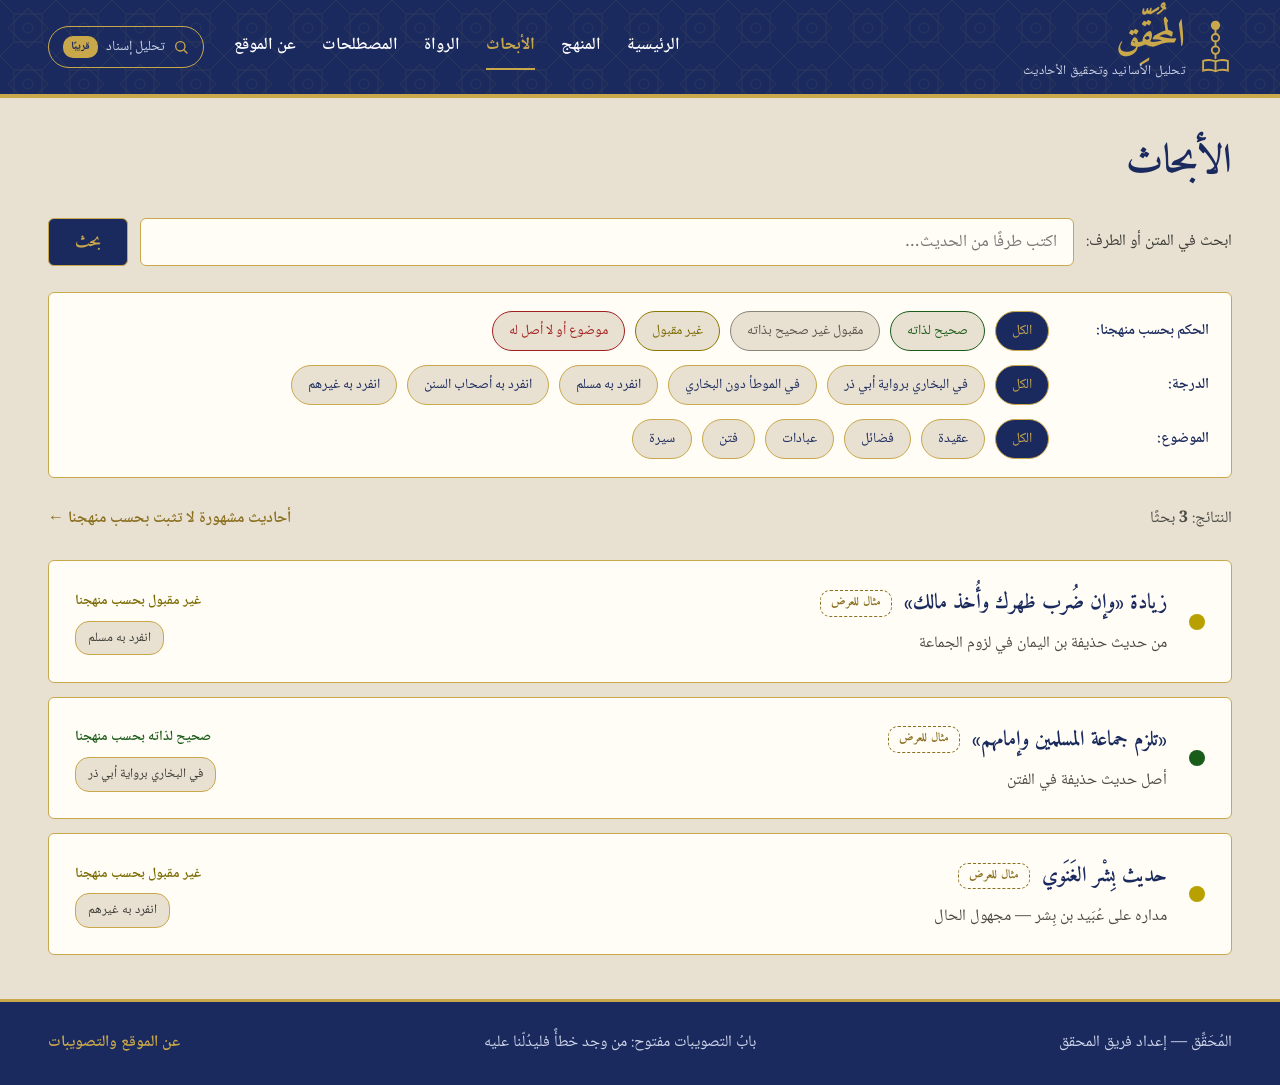
==== abhath/index.html @ 420b685d "Initial site: home, manhaj, abhath, ruwat, mustalahat, about Co-Authored-By: Claude Sonnet 5.5 <nore" ====
<!doctype html>
<html lang="ar" dir="rtl">
<head>
<meta charset="utf-8">
<meta name="viewport" content="width=device-width, initial-scale=1">
<title>المُحَقِّق — الأبحاث</title>
<meta name="description" content="أبحاث المحقق في أسانيد الأحاديث، مع البحث بالكلمة والتصفية بالحكم والدرجة والموضوع.">
<link rel="preconnect" href="https://fonts.googleapis.com">
<link rel="preconnect" href="https://fonts.gstatic.com" crossorigin>
<link rel="stylesheet" href="https://fonts.googleapis.com/css2?family=Amiri:wght@400;700&family=Noto+Naskh+Arabic:wght@400;500;600;700&display=swap">
<link rel="stylesheet" href="../assets/css/site.css">
<link rel="stylesheet" href="../assets/css/pages.css">
</head>
<body data-base="../" data-active="abhath">

<main>
<div class="container page" data-filter-scope>

  <h1>الأبحاث</h1>

  <form class="searchbar" role="search" onsubmit="return false">
    <label for="q">ابحث في المتن أو الطرف:</label>
    <input id="q" type="search" data-search placeholder="اكتب طرفًا من الحديث…" autocomplete="off">
    <button type="submit" class="btn-solid">بحث</button>
  </form>

  <div class="filterbox">
    <div class="filter-row" data-filter-group="verdict">
      <span class="filter-label">الحكم بحسب منهجنا:</span>
      <button type="button" class="chip on" data-value="" aria-pressed="true">الكل</button>
      <button type="button" class="chip c-green" data-value="green">صحيح لذاته</button>
      <button type="button" class="chip c-grey" data-value="white">مقبول غير صحيح بذاته</button>
      <button type="button" class="chip c-yellow" data-value="yellow">غير مقبول</button>
      <button type="button" class="chip c-red" data-value="red">موضوع أو لا أصل له</button>
    </div>
    <div class="filter-row" data-filter-group="tier">
      <span class="filter-label">الدرجة:</span>
      <button type="button" class="chip on" data-value="" aria-pressed="true">الكل</button>
      <button type="button" class="chip" data-value="bukhari">في البخاري برواية أبي ذر</button>
      <button type="button" class="chip" data-value="muwatta">في الموطأ دون البخاري</button>
      <button type="button" class="chip" data-value="muslim">انفرد به مسلم</button>
      <button type="button" class="chip" data-value="sunan">انفرد به أصحاب السنن</button>
      <button type="button" class="chip" data-value="other">انفرد به غيرهم</button>
    </div>
    <div class="filter-row" data-filter-group="topic">
      <span class="filter-label">الموضوع:</span>
      <button type="button" class="chip on" data-value="" aria-pressed="true">الكل</button>
      <button type="button" class="chip" data-value="aqida">عقيدة</button>
      <button type="button" class="chip" data-value="fadail">فضائل</button>
      <button type="button" class="chip" data-value="ibadat">عبادات</button>
      <button type="button" class="chip" data-value="fitan">فتن</button>
      <button type="button" class="chip" data-value="sira">سيرة</button>
    </div>
  </div>

  <div class="result-bar">
    <span>النتائج: <b data-count>3</b> بحثًا</span>
    <a href="mashhura/">أحاديث مشهورة لا تثبت بحسب منهجنا ←</a>
  </div>

  <div class="list">
    <!-- لإضافة بحث جديد: انسخ بطاقة كاملة، وغيّر data-verdict (green/white/yellow/red) و data-tier و data-topic والرابط والنص -->

    <a class="row-card v-yellow" href="misal/" data-item data-verdict="yellow" data-tier="muslim" data-topic="fitan">
      <span class="dot"></span>
      <div class="r-main">
        <div class="r-title">زيادة «وإن ضُرب ظهرك وأُخذ مالك» <span class="demo-badge">مثال للعرض</span></div>
        <div class="r-sub">من حديث حذيفة بن اليمان في لزوم الجماعة</div>
      </div>
      <div class="r-side"><span class="r-verdict">غير مقبول بحسب منهجنا</span><span class="tier">انفرد به مسلم</span></div>
    </a>

    <a class="row-card v-green" href="misal/" data-item data-verdict="green" data-tier="bukhari" data-topic="fitan">
      <span class="dot"></span>
      <div class="r-main">
        <div class="r-title">«تلزم جماعة المسلمين وإمامهم» <span class="demo-badge">مثال للعرض</span></div>
        <div class="r-sub">أصل حديث حذيفة في الفتن</div>
      </div>
      <div class="r-side"><span class="r-verdict">صحيح لذاته بحسب منهجنا</span><span class="tier">في البخاري برواية أبي ذر</span></div>
    </a>

    <a class="row-card v-yellow" href="misal/" data-item data-verdict="yellow" data-tier="other" data-topic="">
      <span class="dot"></span>
      <div class="r-main">
        <div class="r-title">حديث بِشْر الغَنَوي <span class="demo-badge">مثال للعرض</span></div>
        <div class="r-sub">مداره على عُبَيد بن بِشر — مجهول الحال</div>
      </div>
      <div class="r-side"><span class="r-verdict">غير مقبول بحسب منهجنا</span><span class="tier">انفرد به غيرهم</span></div>
    </a>
  </div>

  <div class="empty-msg" data-empty hidden>لا توجد أبحاث مطابقة. جرّب تخفيف التصفية أو تغيير كلمة البحث.</div>

</div>
</main>

<script src="../assets/js/site.js"></script>
</body>
</html>
---- assets/css/site.css ----
/* المُحَقِّق — التصميم المشترك لكل الصفحات
   الألوان مأخوذة من CLAUDE.md (القسم: الهوية البصرية) */

:root {
  --bg: #e8e0d0;
  --panel: #fffdf5;
  --navy: #1a2a5e;
  --gold: #c9a84c;
  --gold-dark: #8a6f1f;
  --text: #2a2a28;
  --text-soft: #3a3a36;
  --text-muted: #4a4a44;
  --note: #6b6b64;
  --pale: #cfd6ea;

  --green: #1a5c1a;
  --yellow: #b8a000;
  --yellow-dark: #7a6a00;
  --red: #c94040;
  --red-dark: #a02020;
  --grey-dark: #57534a;
  --grey-line: #8a8378;

  --font-body: 'Noto Naskh Arabic', serif;
  --font-head: 'Amiri', serif;
}

* { box-sizing: border-box; }

body {
  margin: 0;
  background: var(--bg);
  color: var(--text);
  font-family: var(--font-body);
  line-height: 1.9;
  display: flex;
  flex-direction: column;
  min-height: 100vh;
}

a { color: var(--navy); text-decoration: none; }
a:hover { color: var(--gold-dark); }

main { flex: 1; }

.container { max-width: 1280px; margin: 0 auto; padding-inline: 48px; }

/* ---------- الشريط العلوي ---------- */
.site-header { position: relative; background: var(--navy); overflow: hidden; }
.site-header .pattern { position: absolute; inset: 0; width: 100%; height: 100%; opacity: .10; pointer-events: none; }
.header-inner {
  position: relative; display: flex; align-items: center; justify-content: space-between;
  gap: 20px; padding-block: 16px; flex-wrap: wrap;
}
.brand { display: flex; align-items: center; gap: 14px; }
.brand-text { display: flex; flex-direction: column; gap: 6px; line-height: 1.1; }
.brand-name { font-family: var(--font-head); font-weight: 700; font-size: 38px; color: var(--gold); }
.brand-sub { font-size: 13px; color: var(--pale); letter-spacing: .3px; }

.header-tools { display: flex; align-items: center; gap: 30px; flex-wrap: wrap; }
.main-nav { display: flex; gap: 26px; font-size: 17px; flex-wrap: wrap; }
.main-nav a {
  color: #fff; font-weight: 600; padding: 6px 0; border-bottom: 2px solid transparent;
}
.main-nav a:hover { color: var(--gold); }
.main-nav a.active { color: var(--gold); font-weight: 700; border-bottom-color: var(--gold); }

.tool-soon {
  display: flex; align-items: center; gap: 8px; border: 1px solid var(--gold);
  border-radius: 22px; padding: 7px 14px; color: var(--pale); font-size: 14px;
}
.tool-soon .tag { background: var(--gold); color: var(--navy); font-size: 11px; font-weight: 700; border-radius: 10px; padding: 1px 8px; }

.header-rule { position: relative; height: 3px; background: var(--navy); border-top: 1px solid var(--gold); border-bottom: 3px solid var(--gold); }

/* ---------- التذييل ---------- */
.site-footer { background: var(--navy); border-top: 3px solid var(--gold); color: var(--pale); font-size: 16px; }
.footer-inner { display: flex; align-items: center; justify-content: space-between; gap: 16px; padding-block: 26px; flex-wrap: wrap; }
.site-footer a { color: var(--gold); font-weight: 600; }

/* ---------- المحتوى ---------- */
.hero { padding-block: 52px 30px; display: flex; flex-direction: column; gap: 18px; }
.hero h1 { margin: 0; font-family: var(--font-head); font-size: 46px; font-weight: 700; color: var(--navy); line-height: 1.4; }
.hero .lead { margin: 0; font-family: var(--font-head); font-size: 25px; line-height: 1.7; max-width: 980px; color: var(--gold-dark); }
.hero p { margin: 0; font-size: 19px; max-width: 900px; color: var(--text-soft); }
.hero-actions { display: flex; gap: 14px; margin-top: 8px; flex-wrap: wrap; }

.btn { padding: 14px 30px; border-radius: 6px; font-size: 18px; font-weight: 600; border: 1px solid var(--gold); display: inline-block; }
.btn-primary { background: var(--navy); color: var(--gold); }
.btn-primary:hover { color: #fff; }
.btn-light { background: var(--panel); color: var(--navy); }

.section { padding-block: 6px 34px; display: flex; flex-direction: column; gap: 18px; }
.section h2 { margin: 0; font-family: var(--font-head); font-weight: 700; font-size: 28px; color: var(--navy); }
.section > p { margin: 0; font-size: 18px; max-width: 980px; color: var(--text-soft); }
.section-head { display: flex; align-items: baseline; justify-content: space-between; gap: 12px; }
.section-head a { font-size: 16px; color: var(--gold-dark); }

.notice {
  background: var(--panel); border: 1px solid var(--gold); border-right: 6px solid var(--gold);
  border-radius: 6px; padding: 22px 26px;
}
.notice-title { font-family: var(--font-head); font-size: 19px; font-weight: 700; color: var(--navy); margin-bottom: 8px; }
.notice p { margin: 0; font-size: 17px; color: var(--text-soft); }

.grid { display: grid; gap: 20px; }
.grid-2 { grid-template-columns: repeat(2, minmax(0, 1fr)); }
.grid-3 { grid-template-columns: repeat(3, minmax(0, 1fr)); }
.grid-4 { grid-template-columns: repeat(4, minmax(0, 1fr)); gap: 16px; }

.card { background: var(--panel); border: 1px solid var(--gold); border-radius: 6px; padding: 24px; }
.card-title { font-family: var(--font-head); font-weight: 700; font-size: 21px; color: var(--navy); margin-bottom: 10px; }
.card p { margin: 0; font-size: 16px; color: var(--text-soft); }
.card.small { padding: 20px; }
.card.small .card-title { font-size: 20px; margin-bottom: 8px; }
.card.small p { font-size: 15px; line-height: 1.85; }

/* ملاحظة داخلية للمحرر — تُحذف قبل النشر */
.internal-note { margin-top: 12px; font-size: 14px; color: var(--note); }
.demo-badge {
  border: 1px dashed var(--gold-dark); color: var(--gold-dark); background: var(--panel);
  border-radius: 10px; padding: 1px 10px; font-size: 12px; font-weight: 600; white-space: nowrap;
}

/* سلّم المصادر */
.ladder { display: flex; flex-direction: column; gap: 10px; }
.rung {
  background: var(--panel); border: 1px solid var(--gold); border-radius: 6px;
  padding: 16px 22px; display: flex; align-items: center; gap: 18px; flex-wrap: wrap;
}
.rung .num { font-family: var(--font-head); font-weight: 700; font-size: 22px; color: var(--gold-dark); width: 34px; }
.rung .name { font-size: 19px; color: var(--navy); font-weight: 600; width: 360px; max-width: 100%; }
.rung .desc { font-size: 16px; color: var(--text-muted); }
.rung.top { background: var(--navy); }
.rung.top .num { color: var(--gold); }
.rung.top .name { color: #fff; }
.rung.top .desc { color: var(--pale); }

/* الأحكام الأربعة */
.verdict { background: var(--panel); border: 1px solid; border-radius: 6px; padding: 18px; }
.verdict .dot { width: 14px; height: 14px; border-radius: 50%; margin-bottom: 10px; }
.verdict .v-title { font-size: 18px; font-weight: 700; margin-bottom: 6px; }
.verdict .v-desc { font-size: 14px; line-height: 1.8; color: var(--text-muted); }
.verdict.green { border-color: var(--green); }
.verdict.green .dot { background: var(--green); }
.verdict.green .v-title { color: var(--green); }
.verdict.white { border-color: var(--grey-line); }
.verdict.white .dot { background: #fff; border: 2px solid var(--grey-line); }
.verdict.white .v-title { color: var(--grey-dark); }
.verdict.yellow { border-color: #8a7800; }
.verdict.yellow .dot { background: var(--yellow); }
.verdict.yellow .v-title { color: var(--yellow-dark); }
.verdict.red { border-color: var(--red-dark); }
.verdict.red .dot { background: var(--red); }
.verdict.red .v-title { color: var(--red-dark); }

/* بطاقة بحث */
.research-card { background: var(--panel); border: 1px solid var(--gold); border-radius: 6px; padding: 22px; display: flex; flex-direction: column; gap: 10px; }
.research-card .status { display: flex; align-items: center; gap: 8px; }
.research-card .status .dot { width: 11px; height: 11px; border-radius: 50%; }
.research-card .status .label { font-size: 14px; font-weight: 600; }
.research-card .status .demo-badge { margin-right: auto; }
.research-card .r-title { font-family: var(--font-head); font-weight: 700; font-size: 20px; color: var(--navy); line-height: 1.6; }
.research-card .r-sub { font-size: 15px; color: var(--text-muted); line-height: 1.8; }
.research-card.green .dot { background: var(--green); }
.research-card.green .label { color: var(--green); }
.research-card.yellow .dot { background: var(--yellow); }
.research-card.yellow .label { color: var(--yellow-dark); }

.banner {
  background: var(--navy); border: 1px solid var(--gold); border-radius: 6px; padding: 30px 34px;
  display: flex; align-items: center; justify-content: space-between; gap: 20px; flex-wrap: wrap;
}
.banner .b-title { font-family: var(--font-head); font-weight: 700; font-size: 27px; color: var(--gold); }
.banner .b-desc { font-size: 17px; color: var(--pale); }
.banner .b-go { font-size: 19px; color: var(--gold); font-weight: 600; }
.banner:hover .b-go { color: #fff; }

/* ---------- الهاتف ---------- */
@media (max-width: 900px) {
  .container { padding-inline: 20px; }
  .hero h1 { font-size: 32px; }
  .hero .lead { font-size: 21px; }
  .grid-2, .grid-3, .grid-4 { grid-template-columns: 1fr; }
  .header-tools { gap: 14px; width: 100%; }
  .main-nav { gap: 16px; font-size: 16px; }
  .brand-name { font-size: 32px; }
  .footer-inner { flex-direction: column; align-items: flex-start; }
  .rung .name { width: auto; flex: 1 1 200px; }
}

/* ---------- الطباعة / حفظ PDF ---------- */
@media print {
  body { background: #fff; }
  .site-header, .site-footer, .hero-actions, .tool-soon { display: none; }
  .card, .notice, .research-card, .verdict, .rung { break-inside: avoid; }
}
---- assets/css/pages.css ----
/* المُحَقِّق — مكوّنات الصفحات الداخلية (تُضاف إلى site.css) */

[hidden] { display: none !important; }

/* منع تجاوز حقول الإدخال لعرض الهاتف */
input, select, textarea { max-width: 100%; min-width: 0; }
.searchbar input[type=search], .searchbar input[type=text] { min-width: 0; width: 100%; }
.form .f-field { min-width: 0; }
.form input, .form select, .form textarea { width: 100%; }

/* ---------- الشريط الفرعي (أزرار الأقسام داخل الصفحة) ---------- */
.subnav {
  position: sticky; top: 0; z-index: 5;
  background: var(--panel); border-bottom: 1px solid var(--gold);
}
.subnav .container { display: flex; gap: 10px; flex-wrap: wrap; align-items: center; padding-block: 12px; }
.pill {
  background: var(--bg); color: var(--navy); border: 1px solid var(--gold);
  border-radius: 22px; padding: 8px 18px; font-size: 15px; display: inline-block; line-height: 1.7;
}
.pill:hover { color: var(--navy); background: #f1ead9; }
.pill.on { background: var(--navy); color: var(--gold); font-weight: 600; }
.subnav .to-top { margin-inline-start: auto; font-size: 14px; color: var(--gold-dark); }

.subnav.dark { background: var(--navy); border-bottom: 1px solid var(--gold); border-top: 1px solid var(--gold); }
.subnav.dark .pill { background: #2b3c76; color: #fff; border-color: #2b3c76; font-size: 14px; padding: 6px 15px; }
.subnav.dark .pill:hover { background: #3a4d8e; color: #fff; }
.subnav.dark .pill.on { background: var(--gold); color: var(--navy); font-weight: 600; }
.subnav.dark .to-top { color: var(--gold); }

/* ---------- هيكل الصفحة ---------- */
.page { padding-block: 34px 44px; display: flex; flex-direction: column; gap: 26px; }
.page h1 { margin: 0; font-family: var(--font-head); font-weight: 700; font-size: 40px; color: var(--navy); line-height: 1.5; }
.page .intro { margin: 0; font-size: 18px; color: var(--text-soft); max-width: 980px; }
.crumbs { display: flex; align-items: center; gap: 10px; font-size: 15px; }
.crumbs a { color: var(--gold-dark); }
.crumbs .sep { color: var(--grey-line); }

.sec { display: flex; flex-direction: column; gap: 16px; scroll-margin-top: 70px; }
.sec > h2 {
  margin: 0; font-family: var(--font-head); font-weight: 700; font-size: 27px; color: var(--navy);
  border-bottom: 2px solid var(--gold); padding-bottom: 8px;
}
.sec > h3, .sub-h { margin: 6px 0 0; font-family: var(--font-head); font-weight: 700; font-size: 21px; color: var(--navy); }
.sec > p { margin: 0; font-size: 17px; line-height: 1.95; color: var(--text-soft); }

.box { background: var(--panel); border: 1px solid var(--gold); border-radius: 6px; padding: 24px; display: flex; flex-direction: column; gap: 10px; }
.box p { margin: 0; font-size: 16px; line-height: 1.95; color: var(--text-soft); }
.box .b-title { font-family: var(--font-head); font-weight: 700; font-size: 22px; color: var(--navy); }
.box.small { padding: 20px; }
.box.small .b-title { font-size: 19px; }
.box.small p { font-size: 15px; line-height: 1.9; }
.box.dashed { border-style: dashed; }
.box.thick { border-width: 2px; }
.box.gold-border { border: 2px solid var(--gold-dark); }
.box.kufi { border-color: #6a3aaa; }
.box.grey { border: 2px solid var(--grey-line); }
.box.grey .b-title { color: var(--grey-dark); }
.box.grey.dashed { border-style: dashed; }
.hl { background: var(--bg); border-radius: 4px; padding: 14px 18px; font-size: 16px; line-height: 1.95; color: var(--text-soft); }
.hl.dashed { border: 1px dashed var(--gold-dark); border-radius: 6px; }
.rule-text { font-size: 16px; line-height: 2; color: var(--text-soft); }
.rule-text strong, .box p strong, .hl strong { color: var(--navy); }
.good { color: var(--green); font-weight: 600; }
.muted { color: var(--note); }
.small-note { font-size: 15px; line-height: 1.9; color: var(--note); }

.banner-navy {
  background: var(--navy); border: 1px solid var(--gold); border-radius: 6px; padding: 18px 24px;
  font-family: var(--font-head); font-weight: 700; font-size: 26px; color: var(--gold); text-align: center;
}
.statement { background: var(--navy); border: 1px solid var(--gold); border-radius: 6px; padding: 20px 26px; }
.statement p { margin: 0; font-size: 17px; line-height: 1.9; color: #fff; text-align: center; }

.mandatory { font-weight: 600; color: var(--navy); }

.info-box { background: var(--panel); border: 1px solid var(--gold); border-radius: 6px; padding: 16px 22px; display: flex; gap: 14px; align-items: flex-start; }
.info-box svg { flex-shrink: 0; margin-top: 6px; }
.info-box p { margin: 0 0 6px; font-size: 16px; line-height: 1.9; color: var(--text-soft); }
.info-box p:last-child { margin: 0; }

/* ---------- الجداول ---------- */
.table-wrap { overflow-x: auto; border: 1px solid var(--gold); border-radius: 6px; background: var(--panel); }
table.tbl { width: 100%; border-collapse: collapse; }
.tbl th { background: var(--navy); color: var(--gold); font-size: 15px; text-align: right; padding: 12px 14px; white-space: nowrap; }
.tbl td { padding: 12px 14px; border-bottom: 1px solid #e0d4b0; font-size: 15px; line-height: 1.8; color: var(--text-soft); vertical-align: top; }
.tbl tr:last-child td { border-bottom: 0; }
.tbl .c { text-align: center; }
.tbl .idx { font-family: var(--font-head); font-weight: 700; font-size: 20px; color: var(--gold-dark); text-align: center; }
.tbl .sym { font-family: var(--font-head); font-weight: 700; font-size: 22px; color: var(--navy); text-align: center; }
.tbl .strong { font-weight: 600; color: var(--navy); }
.tbl .ex { color: var(--grey-dark); }

.badge { border-radius: 12px; padding: 2px 10px; font-size: 13px; font-weight: 600; white-space: nowrap; border: 1px solid; display: inline-block; }
.badge.yes { background: #e6f2e6; color: var(--green); border-color: #4a9e4a; }
.badge.check { background: #fbf6dc; color: var(--yellow-dark); border-color: var(--yellow); }
.badge.no { background: #fbe9e9; color: var(--red-dark); border-color: var(--red); }

/* ---------- المنهج: الأحكام والدرجات ---------- */
.verdict-row { background: var(--panel); border: 1px solid; border-radius: 6px; padding: 18px 22px; display: flex; align-items: center; gap: 18px; flex-wrap: wrap; }
.verdict-row .dot { width: 18px; height: 18px; border-radius: 50%; flex-shrink: 0; }
.verdict-row .v-name { font-size: 18px; font-weight: 700; width: 360px; max-width: 100%; }
.verdict-row .v-desc { font-size: 15px; line-height: 1.8; color: var(--text-soft); flex: 1 1 260px; }
.verdict-row.green { border-color: var(--green); } .verdict-row.green .dot { background: var(--green); } .verdict-row.green .v-name { color: var(--green); }
.verdict-row.white { border-color: var(--grey-line); } .verdict-row.white .dot { background: #fff; border: 2px solid var(--grey-line); } .verdict-row.white .v-name { color: var(--grey-dark); }
.verdict-row.yellow { border-color: #8a7800; } .verdict-row.yellow .dot { background: var(--yellow); } .verdict-row.yellow .v-name { color: var(--yellow-dark); }
.verdict-row.red { border-color: var(--red-dark); } .verdict-row.red .dot { background: var(--red); } .verdict-row.red .v-name { color: var(--red-dark); }

.numbered { display: flex; flex-direction: column; gap: 0; }

/* ---------- المصطلحات ---------- */
.term { background: var(--panel); border: 1px solid var(--gold); border-radius: 6px; padding: 18px 20px; display: flex; flex-direction: column; gap: 8px; }
.term .t-name { font-family: var(--font-head); font-weight: 700; font-size: 21px; color: var(--navy); }
.term .t-def { font-size: 15px; line-height: 1.85; color: var(--text-soft); }
.term .t-ex { background: var(--bg); border-radius: 4px; padding: 8px 12px; font-size: 14px; line-height: 1.8; color: var(--grey-dark); }
.term .t-ex strong { color: var(--gold-dark); }
.term .t-rule { font-size: 14px; line-height: 1.8; color: var(--navy); border-right: 3px solid var(--gold); padding-right: 10px; }

.legend { background: var(--panel); border: 1px solid var(--gold); border-radius: 6px; padding: 8px 22px; }
.legend-title { font-family: var(--font-head); font-weight: 700; font-size: 20px; color: var(--navy); padding: 10px 4px 4px; }
.legend-row { display: flex; align-items: flex-start; gap: 14px; padding: 12px 4px; border-bottom: 1px solid #e0d4b0; flex-wrap: wrap; }
.legend-row:last-child { border-bottom: 0; }
.swatch { width: 26px; height: 26px; border-radius: 4px; border: 2px solid; flex-shrink: 0; margin-top: 2px; display: inline-block; }
.legend-row .l-name { width: 260px; max-width: 100%; font-size: 16px; font-weight: 600; color: var(--navy); }
.legend-row .l-desc { font-size: 15px; line-height: 1.8; color: var(--text-soft); flex: 1 1 240px; }
.dot-lg { display: inline-block; width: 18px; height: 18px; border-radius: 50%; flex-shrink: 0; }
.chip-badge { border-radius: 12px; padding: 3px 12px; font-size: 14px; font-weight: 600; white-space: nowrap; display: inline-block; border: 1px solid; }

/* ---------- البحث والتصفية ---------- */
.searchbar { display: flex; gap: 12px; align-items: center; flex-wrap: wrap; }
.searchbar label { font-size: 16px; color: var(--text-soft); }
.searchbar input[type=search], .searchbar input[type=text] {
  flex: 1 1 260px; height: 48px; background: var(--panel); border: 1px solid var(--gold); border-radius: 6px;
  padding: 0 16px; font-family: var(--font-body); font-size: 17px; color: var(--text);
}
.searchbar input:focus, .form input:focus, .form select:focus, .form textarea:focus { outline: 2px solid var(--gold-dark); outline-offset: 1px; }
.btn-solid {
  height: 48px; background: var(--navy); color: var(--gold); border: 1px solid var(--gold); border-radius: 6px;
  padding: 0 26px; font-family: var(--font-head); font-weight: 700; font-size: 17px; cursor: pointer;
}
.btn-solid:hover { color: #fff; }
.btn-plain {
  background: var(--panel); color: var(--navy); border: 1px solid var(--gold); border-radius: 6px;
  padding: 10px 20px; font-family: var(--font-body); font-size: 15px; cursor: pointer;
}
.btn-plain:hover { background: #f1ead9; }

.filterbox { background: var(--panel); border: 1px solid var(--gold); border-radius: 6px; padding: 18px 22px; display: flex; flex-direction: column; gap: 14px; }
.filter-row { display: flex; align-items: center; gap: 10px; flex-wrap: wrap; }
.filter-label { font-size: 15px; font-weight: 600; color: var(--navy); width: 150px; }
.chip {
  background: var(--bg); color: var(--navy); border: 1px solid var(--gold); border-radius: 20px;
  padding: 7px 16px; font-family: var(--font-body); font-size: 14px; cursor: pointer;
}
.chip:hover { background: #f1ead9; }
.chip.on { background: var(--navy); color: var(--gold); }
.chip.c-green { color: var(--green); border-color: var(--green); }
.chip.c-grey { color: var(--grey-dark); border-color: var(--grey-line); }
.chip.c-yellow { color: var(--yellow-dark); border-color: #8a7800; }
.chip.c-red { color: var(--red-dark); border-color: var(--red-dark); }
.chip.on.c-green, .chip.on.c-grey, .chip.on.c-yellow, .chip.on.c-red { background: var(--navy); color: var(--gold); }
.filter-note { font-size: 14px; color: var(--grey-dark); border-top: 1px dashed var(--gold); padding-top: 12px; }
.result-bar { display: flex; align-items: baseline; justify-content: space-between; gap: 12px; flex-wrap: wrap; font-size: 16px; color: var(--text-muted); }
.result-bar a { color: var(--gold-dark); font-weight: 600; }
.empty-msg { background: var(--panel); border: 1px dashed var(--gold); border-radius: 6px; padding: 22px; text-align: center; color: var(--note); }

.letters { display: flex; gap: 6px; flex-wrap: wrap; align-items: center; }
.letters .label { font-size: 15px; font-weight: 600; color: var(--navy); margin-inline-end: 8px; }
.letters .chip { width: 34px; height: 34px; padding: 0; border-radius: 4px; background: var(--panel); }
.letters .chip.on { background: var(--navy); }

/* ---------- بطاقات الأبحاث (القائمة) ---------- */
.list { display: flex; flex-direction: column; gap: 14px; }
.row-card {
  background: var(--panel); border: 1px solid var(--gold); border-radius: 6px; padding: 22px 26px;
  display: flex; align-items: center; gap: 22px; flex-wrap: wrap;
}
.row-card:hover { border-color: var(--gold-dark); }
.row-card .dot { width: 16px; height: 16px; border-radius: 50%; flex-shrink: 0; }
.row-card .r-main { flex: 1 1 300px; display: flex; flex-direction: column; gap: 6px; }
.row-card .r-title { font-family: var(--font-head); font-weight: 700; font-size: 21px; color: var(--navy); display: flex; align-items: center; gap: 12px; flex-wrap: wrap; }
.row-card .r-sub { font-size: 16px; color: var(--text-muted); }
.row-card .r-flaw { font-size: 15px; color: var(--text-soft); }
.row-card .r-flaw strong { color: var(--gold-dark); }
.row-card .r-side { display: flex; flex-direction: column; gap: 6px; align-items: flex-end; width: 260px; max-width: 100%; }
.row-card .r-verdict { font-size: 14px; font-weight: 600; }
.tier { background: var(--bg); border: 1px solid var(--gold); border-radius: 14px; padding: 4px 12px; font-size: 13px; color: var(--text-soft); }
.v-green .dot { background: var(--green); } .v-green .r-verdict { color: var(--green); }
.v-white .dot { background: #fff; border: 3px solid var(--grey-line); } .v-white .r-verdict { color: var(--grey-dark); }
.v-yellow .dot { background: var(--yellow); } .v-yellow .r-verdict { color: var(--yellow-dark); }
.v-red .dot { background: var(--red); } .v-red .r-verdict { color: var(--red-dark); }

.hero-panel { background: var(--navy); border: 1px solid var(--gold); border-radius: 6px; padding: 30px 34px; display: flex; flex-direction: column; gap: 12px; }
.hero-panel h1 { color: var(--gold); font-size: 36px; }
.hero-panel p { margin: 0; font-size: 17px; line-height: 2; color: #e6eaf5; }

/* ---------- فهرس الرواة ---------- */
.rawi-head, .rawi-row {
  display: grid; grid-template-columns: 56px minmax(0, 1fr) 170px 200px 250px 90px; column-gap: 16px; align-items: center;
}
.rawi-head { background: var(--navy); border-radius: 6px; padding: 12px 22px; color: var(--gold); font-size: 14px; font-weight: 600; }
.rawi-row { background: var(--panel); border: 1px solid var(--gold); border-radius: 6px; padding: 16px 22px; }
.rawi-row:hover { border-color: var(--gold-dark); }
.rawi-row .r-name { font-family: var(--font-head); font-weight: 700; font-size: 20px; color: var(--navy); display: flex; align-items: center; gap: 10px; flex-wrap: wrap; }
.rawi-row .r-kunya { font-size: 14px; color: var(--text-muted); }
.rawi-row .r-tab { font-size: 14px; color: var(--text-soft); line-height: 1.7; }
.rawi-row .r-judg { font-size: 14px; font-weight: 600; line-height: 1.6; }
.rawi-row .r-judg small { display: block; font-weight: 400; color: #6a6a62; font-size: 13px; }
.rawi-row .r-cnt { font-size: 14px; color: var(--text-soft); text-align: center; }
.rawi-row .alerts { display: flex; gap: 6px; flex-wrap: wrap; font-size: 14px; color: #6a6a62; }
.mark { width: 40px; height: 26px; border-radius: 5px; border: 2px solid; display: block; overflow: hidden; }
.mark.split { display: flex; border: 0; border-radius: 0; }
.mark.split span { width: 20px; height: 26px; display: block; border: 2px solid; }
.mark.split span:first-child { border-left-width: 1px; border-radius: 0 5px 5px 0; background: #6a3aaa; border-color: #9b59b6; }
.mark.split span:last-child { border-right-width: 1px; border-radius: 5px 0 0 5px; background: #e07a20; border-color: #b05a10; }
.alert-tag { background: var(--panel); border: 1px solid; border-radius: 12px; padding: 2px 10px; font-size: 13px; font-weight: 600; }
.alert-kufi { color: #6a3aaa; border-color: #9b59b6; }
.alert-mudalis { color: #9a4f0a; border-color: #b05a10; }
.alert-mukhtalit { color: var(--grey-dark); border-color: var(--grey-line); }
.alert-weak { color: var(--red-dark); border-color: var(--red-dark); }
.j-thiqa { color: #2d7d2d; } .j-up { color: var(--yellow-dark); } .j-down { color: #9a4f0a; } .j-bad { color: var(--red-dark); } .j-unknown { color: var(--grey-dark); }

@media (max-width: 900px) {
  .rawi-head { display: none; }
  .rawi-row { grid-template-columns: 44px minmax(0, 1fr); row-gap: 8px; }
  .rawi-row > *:nth-child(n+3) { grid-column: 2; }
  .filter-label { width: 100%; }
}

/* ---------- بطاقة الراوي ---------- */
.tags { display: flex; gap: 10px; flex-wrap: wrap; }
.tag-pill { border-radius: 14px; padding: 5px 14px; font-size: 14px; border: 1px solid var(--gold); background: var(--panel); color: var(--text-soft); }
.tag-pill.solid-yellow { background: #8a7800; color: #fff; border-color: #8a7800; font-weight: 600; }
.tag-pill.solid-purple { background: #6a3aaa; color: #fff; border-color: #6a3aaa; }
.tag-pill.solid-navy { background: var(--navy); color: var(--gold); }
.identity { display: grid; grid-template-columns: repeat(2, minmax(0, 1fr)); gap: 14px; }
.identity div { font-size: 16px; line-height: 1.9; color: var(--text-soft); }
.identity strong { color: var(--navy); }
.sec.jarh > h2 { color: var(--red-dark); border-color: var(--red-dark); }
.sec.tadil > h2 { color: var(--green); border-color: var(--green); }
.critic-head { display: flex; align-items: center; gap: 12px; flex-wrap: wrap; }
.critic-name { font-size: 17px; font-weight: 700; color: var(--navy); }
.critic-tag { border-radius: 12px; padding: 3px 12px; font-size: 13px; border: 1px solid var(--gold-dark); background: var(--bg); color: var(--text-soft); }
.critic-tag.early { background: var(--navy); color: var(--gold); border-color: var(--navy); }
.critic-quote { font-size: 17px; line-height: 1.95; color: var(--text); }
.critic-src { font-size: 14px; color: #6b6b64; }
.unified { background: var(--bg); border: 1px solid var(--gold); border-radius: 6px; padding: 16px 20px; display: flex; flex-direction: column; gap: 10px; }
.unified .u-title { font-size: 15px; font-weight: 700; color: var(--navy); }
.u-list { display: flex; gap: 8px; flex-wrap: wrap; }
.u-list span { border-radius: 12px; padding: 3px 12px; font-size: 13px; border: 1px solid; }
.u1 { background: #4a9e4a; color: #fff; border-color: #4a9e4a; }
.u2 { background: #8a7800; color: #fff; border-color: #8a7800; }
.u3 { background: #c97020; color: #fff; border-color: #c97020; }
.u4 { background: #c94040; color: #fff; border-color: #c94040; }
.u5 { background: var(--panel); color: var(--grey-dark); border-color: var(--grey-line); }
.links-row { display: flex; gap: 12px; flex-wrap: wrap; }
.links-row a { background: var(--panel); border: 1px solid var(--gold); border-radius: 6px; padding: 16px 20px; flex: 1 1 260px; font-size: 16px; color: var(--navy); }
.links-row a:hover { border-color: var(--gold-dark); }

/* ---------- صفحة البحث ---------- */
.research-top { display: flex; align-items: flex-start; justify-content: space-between; gap: 24px; flex-wrap: wrap; }
.meta-pills { display: flex; gap: 10px; flex-wrap: wrap; margin-bottom: 10px; }
.meta-pills span { background: var(--panel); color: var(--text-soft); border: 1px solid var(--gold); border-radius: 14px; padding: 5px 14px; font-size: 13px; }
.meta-pills span.solid { background: var(--navy); color: var(--gold); }
.research-tools { display: flex; gap: 10px; }
.matn { font-size: 21px; line-height: 2.1; color: var(--text); }
.matn .focus { color: var(--red-dark); }
.takhrij-row { background: var(--panel); border: 1px solid var(--gold); border-radius: 6px; padding: 14px 20px; display: flex; gap: 18px; align-items: center; flex-wrap: wrap; }
.takhrij-row.hit { border-color: #8a7800; }
.takhrij-row .src { width: 200px; max-width: 100%; font-size: 16px; font-weight: 600; color: var(--navy); }
.takhrij-row .res { font-size: 16px; color: var(--text-soft); }
.takhrij-row .res.none { color: #6b6b64; }
.final-card { background: var(--panel); border: 2px solid; border-radius: 6px; padding: 26px 30px; display: flex; flex-direction: column; gap: 14px; }
.final-card.yellow { border-color: #8a7800; } .final-card.green { border-color: var(--green); } .final-card.red { border-color: var(--red-dark); } .final-card.white { border-color: var(--grey-line); }
.final-verdict { display: flex; align-items: center; gap: 14px; font-family: var(--font-head); font-weight: 700; font-size: 26px; }
.final-verdict .dot { width: 20px; height: 20px; border-radius: 50%; }
.final-card.yellow .dot { background: var(--yellow); } .final-card.yellow .final-verdict { color: var(--yellow-dark); }
.final-card.green .dot { background: var(--green); } .final-card.green .final-verdict { color: var(--green); }
.final-card.red .dot { background: var(--red); } .final-card.red .final-verdict { color: var(--red-dark); }
.final-card.white .dot { background: #fff; border: 3px solid var(--grey-line); } .final-card.white .final-verdict { color: var(--grey-dark); }
.dl { display: flex; flex-direction: column; }
.dl-row { display: grid; grid-template-columns: 260px minmax(0, 1fr); gap: 18px; padding: 12px 4px; border-bottom: 1px solid #e0d4b0; font-size: 16px; line-height: 1.9; color: var(--text-soft); }
.dl-row:last-child { border-bottom: 0; }
.dl-row strong { color: var(--navy); }
@media (max-width: 900px) { .dl-row { grid-template-columns: 1fr; gap: 2px; } }
.narrator-strip { display: flex; gap: 8px; flex-wrap: wrap; }
.narrator-strip a { background: var(--panel); border: 1px solid var(--gold); border-radius: 18px; padding: 7px 16px; font-size: 14px; }
.narrator-block { background: var(--panel); border: 1px solid var(--gold); border-radius: 6px; padding: 22px 26px; display: flex; flex-direction: column; gap: 10px; }
.narrator-block .nb-head { display: flex; align-items: center; gap: 12px; flex-wrap: wrap; }
.narrator-block .nb-name { font-family: var(--font-head); font-weight: 700; font-size: 20px; color: var(--navy); }
.pill-solid { border-radius: 12px; padding: 3px 12px; font-size: 13px; color: #fff; }
.pill-line { background: var(--bg); border: 1px solid var(--gold-dark); color: var(--text-soft); border-radius: 12px; padding: 3px 12px; font-size: 13px; }
.illa-strip { display: flex; gap: 8px; flex-wrap: wrap; }
.illa-strip span { background: var(--panel); border: 1px solid var(--gold); color: var(--text-soft); border-radius: 18px; padding: 6px 16px; font-size: 14px; }
.illa-strip span.hot { background: var(--red-dark); color: #fff; border-color: var(--red-dark); }

/* ---------- المشجرة ---------- */
.tree-tabs { display: flex; gap: 8px; flex-wrap: wrap; }
.tree-wrap { background: var(--panel); border: 1px solid var(--gold); border-radius: 6px; padding: 22px; display: grid; grid-template-columns: 270px minmax(0, 1fr); gap: 22px; align-items: start; }
.tree-wrap.wide { grid-template-columns: 250px minmax(0, 1fr) 250px; }
.tree-side { display: flex; flex-direction: column; gap: 9px; font-size: 14px; color: var(--text-soft); }
.tree-side .ts-title { background: var(--navy); color: var(--gold); border-radius: 4px; padding: 8px 12px; font-size: 14px; font-weight: 600; }
.key-row { display: flex; align-items: center; gap: 10px; font-size: 13px; }
.key-sw { width: 18px; height: 18px; border-radius: 3px; border: 2px solid; box-sizing: border-box; flex-shrink: 0; }
.key-sw.two { display: flex; border: 0; width: 18px; }
.key-sw.two span { width: 9px; height: 18px; display: block; }
.key-note { border-radius: 4px; padding: 8px 10px; font-size: 13px; line-height: 1.8; font-weight: 600; }
.key-note.orange { background: #fdf0e4; border: 1px solid #b05a10; color: #7a3e08; }
.key-note.purple { background: #f3ecfb; border: 1px solid #9b59b6; color: #4a2a80; }
.tree { display: flex; flex-direction: column; align-items: center; gap: 0; min-width: 0; }
.node { display: block; width: 260px; max-width: 100%; border: 2px solid; border-radius: 7px; overflow: hidden; text-align: center; }
.node .n-name { color: #fff; font-size: 15px; font-weight: 700; padding: 7px 10px; }
.node .n-sub { background: var(--panel); font-size: 12px; padding: 5px 8px; display: flex; flex-direction: column; gap: 3px; align-items: center; }
a.node:hover { filter: brightness(1.05); }
.node.prophet { border: 3px solid var(--gold); } .node.prophet .n-name { background: var(--green); }
.node.sahabi { border-color: #0a3a0a; } .node.sahabi .n-name { background: #1a5c1a; } .node.sahabi .n-sub { color: #1a5c1a; }
.node.thiqa { border-color: #2d7d2d; } .node.thiqa .n-name { background: #4a9e4a; } .node.thiqa .n-sub { color: #2d7d2d; }
.node.up { border-color: #8a7800; } .node.up .n-name { background: #b8a000; } .node.up .n-sub { color: #7a6a00; }
.node.down { border-color: #f0a030; } .node.down .n-name { background: #c97020; } .node.down .n-sub { color: #9a4f0a; }
.node.bad { border-color: #a02020; } .node.bad .n-name { background: #c94040; } .node.bad .n-sub { color: #a02020; }
.node.kufi { border-color: #9b59b6; } .node.kufi .n-name { background: #6a3aaa; } .node.kufi .n-sub { color: #6a3aaa; }
.node.mudalis { border-color: #b05a10; } .node.mudalis .n-name { background: #e07a20; } .node.mudalis .n-sub { color: #9a4f0a; }
.node.book { border: 3px solid var(--gold); } .node.book .n-name { background: var(--navy); } .node.book .n-sub { color: var(--navy); }
.node.madar { border: 3px solid var(--gold); }
.node.both { border-color: #b05a10; }
.node.both .n-heads { display: flex; color: #fff; font-size: 12px; font-weight: 700; }
.node.both .n-heads span { flex: 1; padding: 6px; }
.node.both .n-heads .h-k { background: #6a3aaa; } .node.both .n-heads .h-m { background: #e07a20; }
.node.both .n-body { background: var(--panel); color: var(--navy); padding: 6px 8px; display: flex; flex-direction: column; gap: 2px; }
.node.both .n-body b { font-size: 15px; } .node.both .n-body small { font-size: 12px; }
.badge-in { background: #fff; border: 1px solid; border-radius: 8px; padding: 0 8px; font-size: 11px; font-weight: 700; }
.badge-in.madar-b { color: var(--gold-dark); border-color: var(--gold-dark); }
.badge-in.kufi-b { color: #6a3aaa; border-color: #6a3aaa; }
.badge-in.mud-b { color: #9a4f0a; border-color: #9a4f0a; }
.edge { display: flex; flex-direction: column; align-items: center; }
.edge i { width: 1.5px; height: 10px; background: #888; display: block; }
.edge span { font-size: 11px; color: #555; line-height: 1.4; padding: 0 6px; }
.edge.cut span { color: var(--red-dark); font-weight: 600; }
.branches { display: flex; width: 100%; justify-content: center; align-items: flex-start; margin-top: 0; }
.branch { flex: 1 1 0; min-width: 0; display: flex; flex-direction: column; align-items: center; position: relative; padding-top: 24px; }
.branch::before { content: ''; position: absolute; top: 0; right: 0; left: 0; height: 12px; border-top: 1.5px solid #888; }
.branch:first-child::before { right: 50%; }
.branch:last-child::before { left: 50%; }
.branch:only-child::before { display: none; }
.branch::after { content: ''; position: absolute; top: 0; right: 50%; width: 1.5px; height: 24px; background: #888; }
.branch .node { width: 190px; }
.road-label { background: #2a4a8e; color: #fff; border: 1px solid var(--gold); border-radius: 5px; padding: 5px 8px; font-size: 11px; font-weight: 700; text-align: center; width: 190px; max-width: 100%; }
.trunk { width: 1.5px; height: 12px; background: #888; }
.tree-panels { display: grid; grid-template-columns: repeat(3, minmax(0, 1fr)); gap: 20px; margin-top: 20px; }
.panel-card { background: var(--panel); border: 1px solid var(--gold); border-radius: 6px; overflow: hidden; }
.panel-card .pc-head { background: var(--navy); color: var(--gold); font-weight: 700; font-size: 15px; padding: 9px 14px; }
.panel-card .pc-body { padding: 12px 14px; font-size: 14px; line-height: 1.9; color: var(--text-soft); display: flex; flex-direction: column; gap: 8px; }
.panel-card .pc-body p { margin: 0; }
.tree-caption { background: var(--navy); border: 2px solid var(--gold); border-radius: 6px; padding: 14px 22px; display: flex; align-items: center; justify-content: space-between; gap: 12px; flex-wrap: wrap; }
.tree-caption b { color: var(--gold); font-size: 20px; }
.tree-caption span { color: #fff; font-size: 15px; }
.tree-example { border: 1px dashed var(--gold-dark); color: var(--gold-dark); background: var(--panel); border-radius: 6px; padding: 6px 14px; font-size: 13px; font-weight: 600; align-self: flex-start; }

@media (max-width: 900px) {
  .tree-wrap, .tree-wrap.wide { grid-template-columns: 1fr; }
  .tree-panels { grid-template-columns: 1fr; }
  .branches { flex-direction: column; align-items: center; gap: 24px; }
  .branch::before, .branch::after { display: none; }
  .branch { padding-top: 0; }
  .identity { grid-template-columns: 1fr; }
}

/* ---------- عن الموقع والنموذج ---------- */
.about-box { background: var(--panel); border: 1px solid var(--gold); border-radius: 6px; padding: 26px 30px; display: flex; flex-direction: column; gap: 14px; scroll-margin-top: 20px; }
.about-box > h2 { margin: 0; font-family: var(--font-head); font-weight: 700; font-size: 28px; color: var(--navy); padding-bottom: 8px; border-bottom: 2px solid var(--gold); }
.about-box p, .about-box li { font-size: 17px; line-height: 2; color: var(--text); margin: 0; }
.about-box ul { margin: 0; padding-right: 22px; display: flex; flex-direction: column; gap: 4px; }
.about-box strong { color: var(--navy); }
.about-box.dark { background: var(--navy); border-color: var(--gold); }
.about-box.dark > h2 { color: var(--gold); border: 0; padding: 0; }
.about-box.dark p { color: #fff; font-size: 18px; }
.mail-box { display: flex; align-items: center; gap: 12px; background: var(--bg); border: 1px solid var(--gold); border-radius: 6px; padding: 14px 18px; flex-wrap: wrap; }
.mail-box b { font-size: 17px; color: var(--navy); }
.form { display: flex; flex-direction: column; gap: 14px; border-top: 1px dashed var(--gold); padding-top: 18px; }
.form h3 { margin: 0; font-family: var(--font-head); font-weight: 700; font-size: 22px; color: var(--navy); }
.form .f-grid { display: grid; grid-template-columns: repeat(2, minmax(0, 1fr)); gap: 16px; }
.form .f-field { display: flex; flex-direction: column; gap: 6px; }
.form label { font-size: 15px; font-weight: 600; color: var(--navy); }
.form input, .form select, .form textarea {
  background: #fff; border: 1px solid var(--gold); border-radius: 6px; padding: 0 14px; height: 46px;
  font-family: var(--font-body); font-size: 16px; color: var(--text);
}
.form textarea { height: auto; padding: 12px 14px; resize: vertical; }
.form .f-actions { display: flex; align-items: center; gap: 16px; flex-wrap: wrap; }
.form .f-actions .btn-solid { font-size: 18px; padding: 0 34px; }
.form .f-hint { font-size: 14px; color: var(--grey-dark); }
@media (max-width: 900px) { .form .f-grid { grid-template-columns: 1fr; } .about-box { padding: 20px; } }

.log-table { border: 1px solid var(--gold); border-radius: 6px; overflow: hidden; overflow-x: auto; }
.log-row { display: grid; grid-template-columns: 140px minmax(0, 1fr) 200px minmax(0, 1.4fr); font-size: 15px; color: var(--text-soft); background: #fff; border-top: 1px solid var(--gold); min-width: 640px; }
.log-row:first-child { border-top: 0; }
.log-row.head { background: var(--navy); color: var(--gold); font-weight: 600; }
.log-row span { padding: 12px 16px; }

/* ---------- الطباعة ---------- */
@media print {
  .subnav, .research-tools, .tree-tabs, .searchbar, .filterbox { display: none !important; }
  .page { padding-block: 0; }
  .node .n-name, .node.both .n-heads span, .road-label, .banner-navy, .statement, .thead { -webkit-print-color-adjust: exact; print-color-adjust: exact; }
}
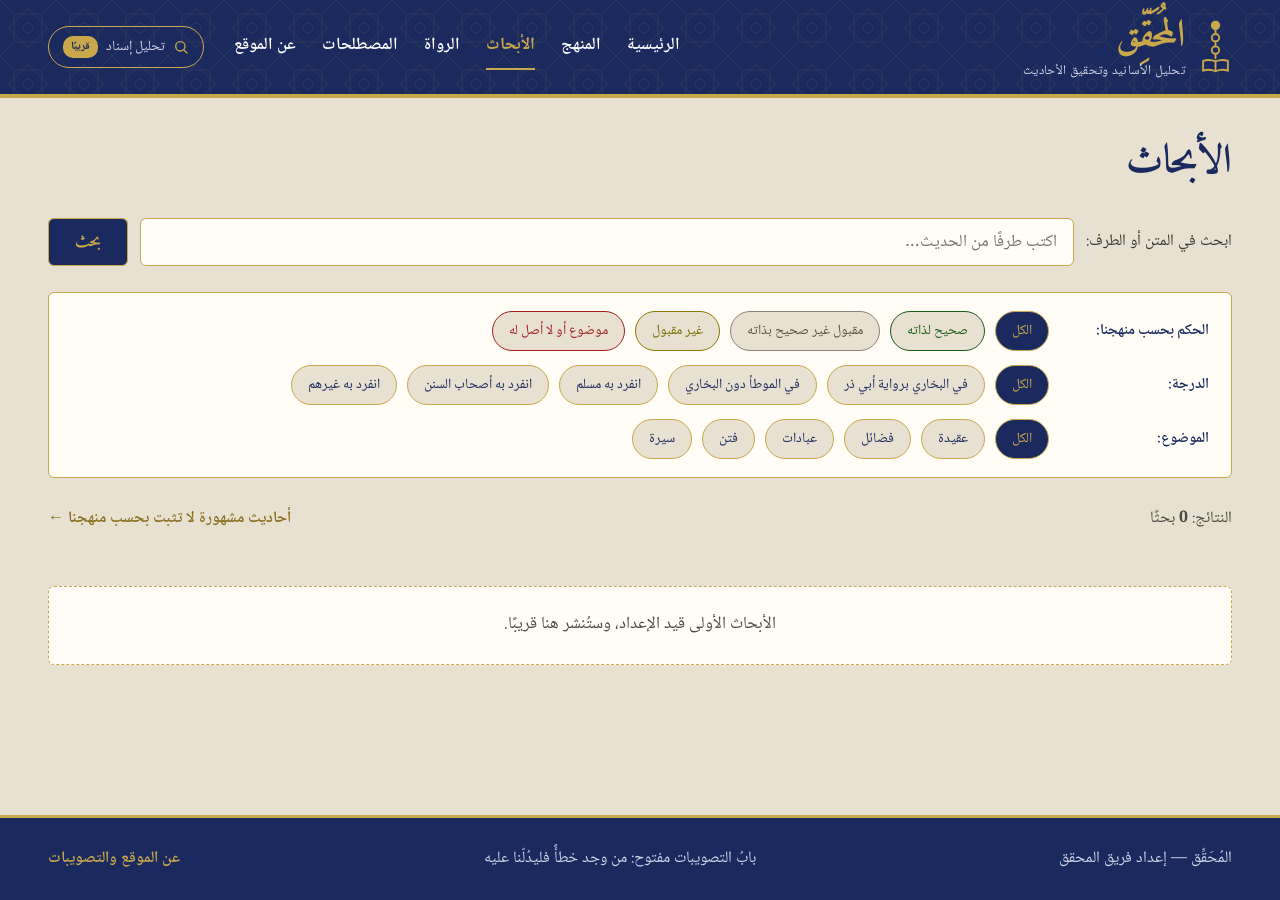
==== commit 3e17421b: "Hide placeholder and draft content until real material is ready Co-Authored-By: Claude Sonnet 5.5 <n" ====
--- a/abhath/index.html
+++ b/abhath/index.html
@@ -61,7 +61,7 @@
   <div class="list">
     <!-- لإضافة بحث جديد: انسخ بطاقة كاملة، وغيّر data-verdict (green/white/yellow/red) و data-tier و data-topic والرابط والنص -->
 
-    <a class="row-card v-yellow" href="misal/" data-item data-verdict="yellow" data-tier="muslim" data-topic="fitan">
+    <a class="row-card v-yellow placeholder" href="misal/" data-item data-verdict="yellow" data-tier="muslim" data-topic="fitan">
       <span class="dot"></span>
       <div class="r-main">
         <div class="r-title">زيادة «وإن ضُرب ظهرك وأُخذ مالك» <span class="demo-badge">مثال للعرض</span></div>
@@ -70,7 +70,7 @@
       <div class="r-side"><span class="r-verdict">غير مقبول بحسب منهجنا</span><span class="tier">انفرد به مسلم</span></div>
     </a>
 
-    <a class="row-card v-green" href="misal/" data-item data-verdict="green" data-tier="bukhari" data-topic="fitan">
+    <a class="row-card v-green placeholder" href="misal/" data-item data-verdict="green" data-tier="bukhari" data-topic="fitan">
       <span class="dot"></span>
       <div class="r-main">
         <div class="r-title">«تلزم جماعة المسلمين وإمامهم» <span class="demo-badge">مثال للعرض</span></div>
@@ -79,7 +79,7 @@
       <div class="r-side"><span class="r-verdict">صحيح لذاته بحسب منهجنا</span><span class="tier">في البخاري برواية أبي ذر</span></div>
     </a>
 
-    <a class="row-card v-yellow" href="misal/" data-item data-verdict="yellow" data-tier="other" data-topic="">
+    <a class="row-card v-yellow placeholder" href="misal/" data-item data-verdict="yellow" data-tier="other" data-topic="">
       <span class="dot"></span>
       <div class="r-main">
         <div class="r-title">حديث بِشْر الغَنَوي <span class="demo-badge">مثال للعرض</span></div>
@@ -89,6 +89,7 @@
     </a>
   </div>
 
+  <div class="soon-msg" data-soon hidden>الأبحاث الأولى قيد الإعداد، وستُنشر هنا قريبًا.</div>
   <div class="empty-msg" data-empty hidden>لا توجد أبحاث مطابقة. جرّب تخفيف التصفية أو تغيير كلمة البحث.</div>
 
 </div>
--- a/assets/css/pages.css
+++ b/assets/css/pages.css
@@ -1,6 +1,16 @@
 /* المُحَقِّق — مكوّنات الصفحات الداخلية (تُضاف إلى site.css) */
 
 [hidden] { display: none !important; }
+
+/* ---------- محتوى مؤقت (placeholder) ----------
+   كل عنصر عليه class="placeholder" أو "internal-note" أو "demo-badge" مخفي عن الزوار.
+   لإظهارها كلها أثناء العمل: أضف class="show-drafts" إلى وسم <body> في الصفحة.
+   وعند الإطلاق الحقيقي: احذف العنصر المؤقت نفسه أو استبدله بالمحتوى الحقيقي. */
+body:not(.show-drafts) .placeholder,
+body:not(.show-drafts) .internal-note,
+body:not(.show-drafts) .demo-badge { display: none !important; }
+.soon-msg { background: var(--panel); border: 1px dashed var(--gold); border-radius: 6px; padding: 22px; text-align: center; color: var(--text-muted); font-size: 17px; }
+body.show-drafts .soon-msg { display: none; }
 
 /* منع تجاوز حقول الإدخال لعرض الهاتف */
 input, select, textarea { max-width: 100%; min-width: 0; }
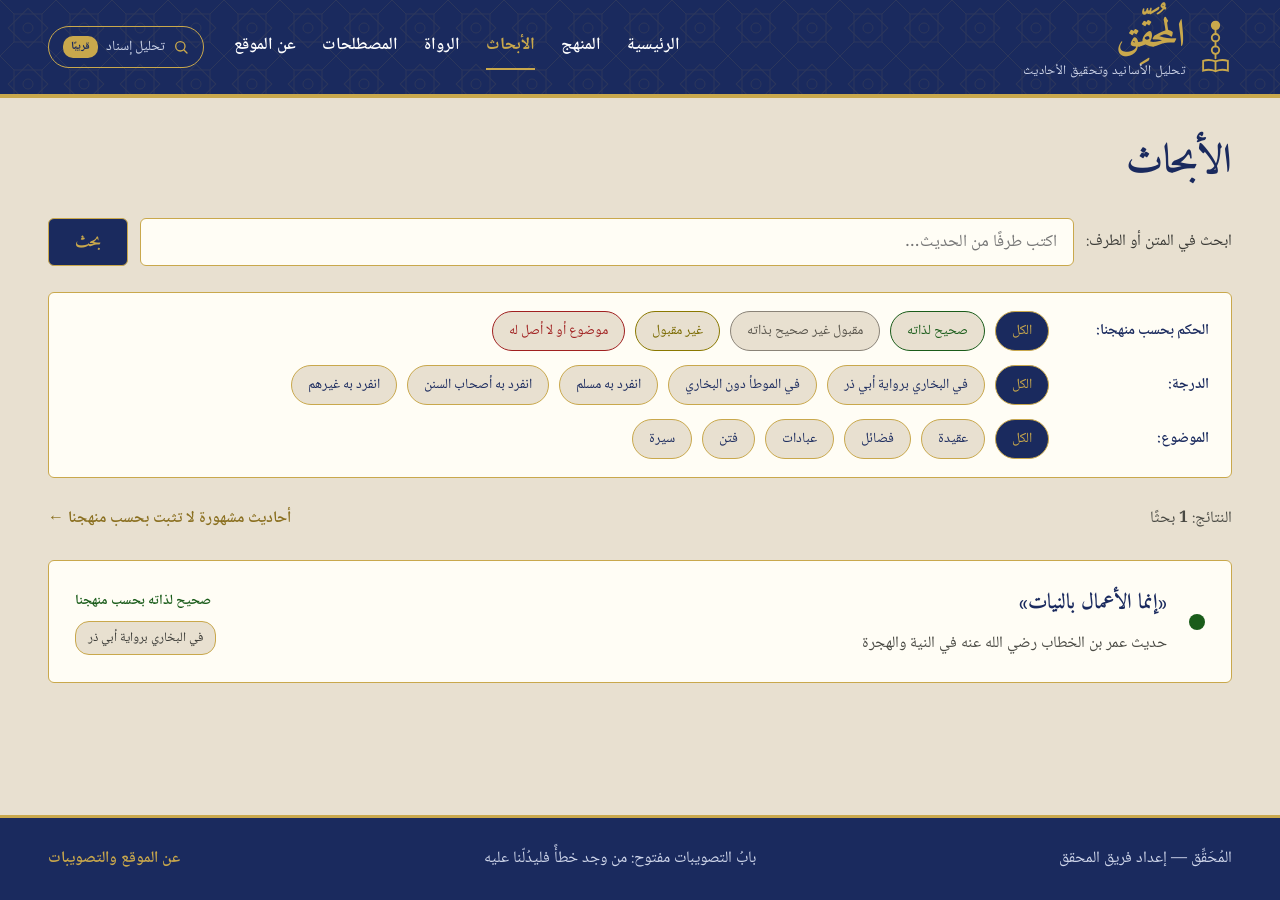
==== commit e5ae0e94: "Add research page: innama al-a'mal (trees, narrator rulings, wording variants) Co-Authored-By: Claud" ====
--- a/abhath/index.html
+++ b/abhath/index.html
@@ -61,6 +61,15 @@
   <div class="list">
     <!-- لإضافة بحث جديد: انسخ بطاقة كاملة، وغيّر data-verdict (green/white/yellow/red) و data-tier و data-topic والرابط والنص -->
 
+    <a class="row-card v-green" href="innama-al-amal/" data-item data-verdict="green" data-tier="bukhari" data-topic="">
+      <span class="dot"></span>
+      <div class="r-main">
+        <div class="r-title">«إنما الأعمال بالنيات»</div>
+        <div class="r-sub">حديث عمر بن الخطاب رضي الله عنه في النية والهجرة</div>
+      </div>
+      <div class="r-side"><span class="r-verdict">صحيح لذاته بحسب منهجنا</span><span class="tier">في البخاري برواية أبي ذر</span></div>
+    </a>
+
     <a class="row-card v-yellow placeholder" href="misal/" data-item data-verdict="yellow" data-tier="muslim" data-topic="fitan">
       <span class="dot"></span>
       <div class="r-main">
--- a/assets/css/pages.css
+++ b/assets/css/pages.css
@@ -9,6 +9,10 @@
 body:not(.show-drafts) .placeholder,
 body:not(.show-drafts) .internal-note,
 body:not(.show-drafts) .demo-badge { display: none !important; }
+.quote { font-size: 16px; line-height: 2; color: var(--text); }
+.inference { font-size: 15px; line-height: 1.9; color: var(--text-soft); background: var(--bg); border-radius: 4px; padding: 8px 12px; margin-top: 10px !important; }
+.inference strong { color: var(--gold-dark); }
+.src-line { margin-top: 10px; font-size: 14px; line-height: 1.85; color: var(--note); }
 .soon-msg { background: var(--panel); border: 1px dashed var(--gold); border-radius: 6px; padding: 22px; text-align: center; color: var(--text-muted); font-size: 17px; }
 body.show-drafts .soon-msg { display: none; }
 
@@ -330,6 +334,21 @@
 .node.bad { border-color: #a02020; } .node.bad .n-name { background: #c94040; } .node.bad .n-sub { color: #a02020; }
 .node.kufi { border-color: #9b59b6; } .node.kufi .n-name { background: #6a3aaa; } .node.kufi .n-sub { color: #6a3aaa; }
 .node.mudalis { border-color: #b05a10; } .node.mudalis .n-name { background: #e07a20; } .node.mudalis .n-sub { color: #9a4f0a; }
+/* مشجرات متعددة الطرق */
+details.bk-group { background: var(--panel); border: 1px solid var(--gold); border-radius: 6px; padding: 0 16px; }
+details.bk-group > summary { cursor: pointer; padding: 14px 4px; font-family: var(--font-head); font-weight: 700; font-size: 20px; color: var(--navy); }
+details.bk-group > summary small { font-family: var(--font-body); font-weight: 400; font-size: 14px; color: var(--note); }
+details.path-one { border-top: 1px solid #e0d4b0; }
+details.path-one > summary { cursor: pointer; padding: 10px 4px; font-size: 15px; color: var(--text-soft); }
+.path-body { padding: 8px 4px 18px; display: flex; flex-direction: column; align-items: center; gap: 10px; }
+.tree-scroll { overflow-x: auto; background: var(--panel); border: 1px solid var(--gold); border-radius: 6px; padding: 22px 12px; }
+.tree-scroll .tree { min-width: max-content; }
+.tree-scroll .branches { flex-direction: row !important; }
+.tree-scroll .branch { flex: 0 0 auto; min-width: 190px; padding-inline: 6px; }
+.tree-scroll .branch::before, .tree-scroll .branch::after { display: block !important; }
+.tree-scroll .branch { padding-top: 24px !important; }
+.node.thiqa.madar, .node.exempt.madar, .node.madar { border: 3px solid var(--gold); }
+.node.exempt { border-color: #8a8378; } .node.exempt .n-name { background: #57534a; } .node.exempt .n-sub { color: #57534a; }
 .node.book { border: 3px solid var(--gold); } .node.book .n-name { background: var(--navy); } .node.book .n-sub { color: var(--navy); }
 .node.madar { border: 3px solid var(--gold); }
 .node.both { border-color: #b05a10; }
@@ -401,6 +420,9 @@
 .form .f-hint { font-size: 14px; color: var(--grey-dark); }
 @media (max-width: 900px) { .form .f-grid { grid-template-columns: 1fr; } .about-box { padding: 20px; } }
 
+.f-status { font-size: 16px; color: var(--navy); font-weight: 600; min-height: 1.5em; }
+.form { position: relative; }
+
 .log-table { border: 1px solid var(--gold); border-radius: 6px; overflow: hidden; overflow-x: auto; }
 .log-row { display: grid; grid-template-columns: 140px minmax(0, 1fr) 200px minmax(0, 1.4fr); font-size: 15px; color: var(--text-soft); background: #fff; border-top: 1px solid var(--gold); min-width: 640px; }
 .log-row:first-child { border-top: 0; }
@@ -413,3 +435,25 @@
   .page { padding-block: 0; }
   .node .n-name, .node.both .n-heads span, .road-label, .banner-navy, .statement, .thead { -webkit-print-color-adjust: exact; print-color-adjust: exact; }
 }
+
+/* أزرار تكبير/تصغير المشجرات العريضة */
+.zoom-bar { display: flex; flex-wrap: wrap; gap: 6px; align-items: center; margin: 6px 0; }
+.zoom-bar button { font: inherit; font-size: 14px; padding: 5px 12px; border: 1px solid var(--gold); background: #fff; border-radius: 6px; cursor: pointer; }
+.zoom-bar button:hover { background: var(--panel); }
+.zoom-lab { font-size: 13px; color: #6b6248; margin-inline-start: 6px; }
+@media print { .zoom-bar { display: none; } }
+.tree-scroll.wide .branch { min-width: 120px; padding-inline: 3px; }
+.tree-scroll.wide .branch .node { width: 116px; }
+.tree-scroll.wide .node .n-name { font-size: 12px; padding: 5px 4px; }
+.tree-scroll.wide .node .n-sub { font-size: 10px; padding: 3px 4px; }
+.tree-scroll.wide .edge span { font-size: 10px; }
+@media print {
+  main, .sec, .path-body, details.bk-group, details.path-one { max-width: 100% !important; min-width: 0 !important; }
+  .tree-scroll { overflow: hidden !important; max-width: 100% !important; }
+  details.path-one, .node, .tree { break-inside: avoid; }
+}
+.matn-box { margin-top: 12px; padding: 10px 14px; border: 1px dashed var(--gold); border-radius: 6px; background: #fffdf5; font-size: 15px; }
+.matn-box .quote { margin: 6px 0 10px; }
+.diff-list { margin: 4px 0 0; padding-inline-start: 20px; }
+.diff-list li { margin: 3px 0; line-height: 1.7; }
+.badge-in.wd-b { background: #fff3d6; color: #7a4a00; border: 1px solid #d9b45a; }
